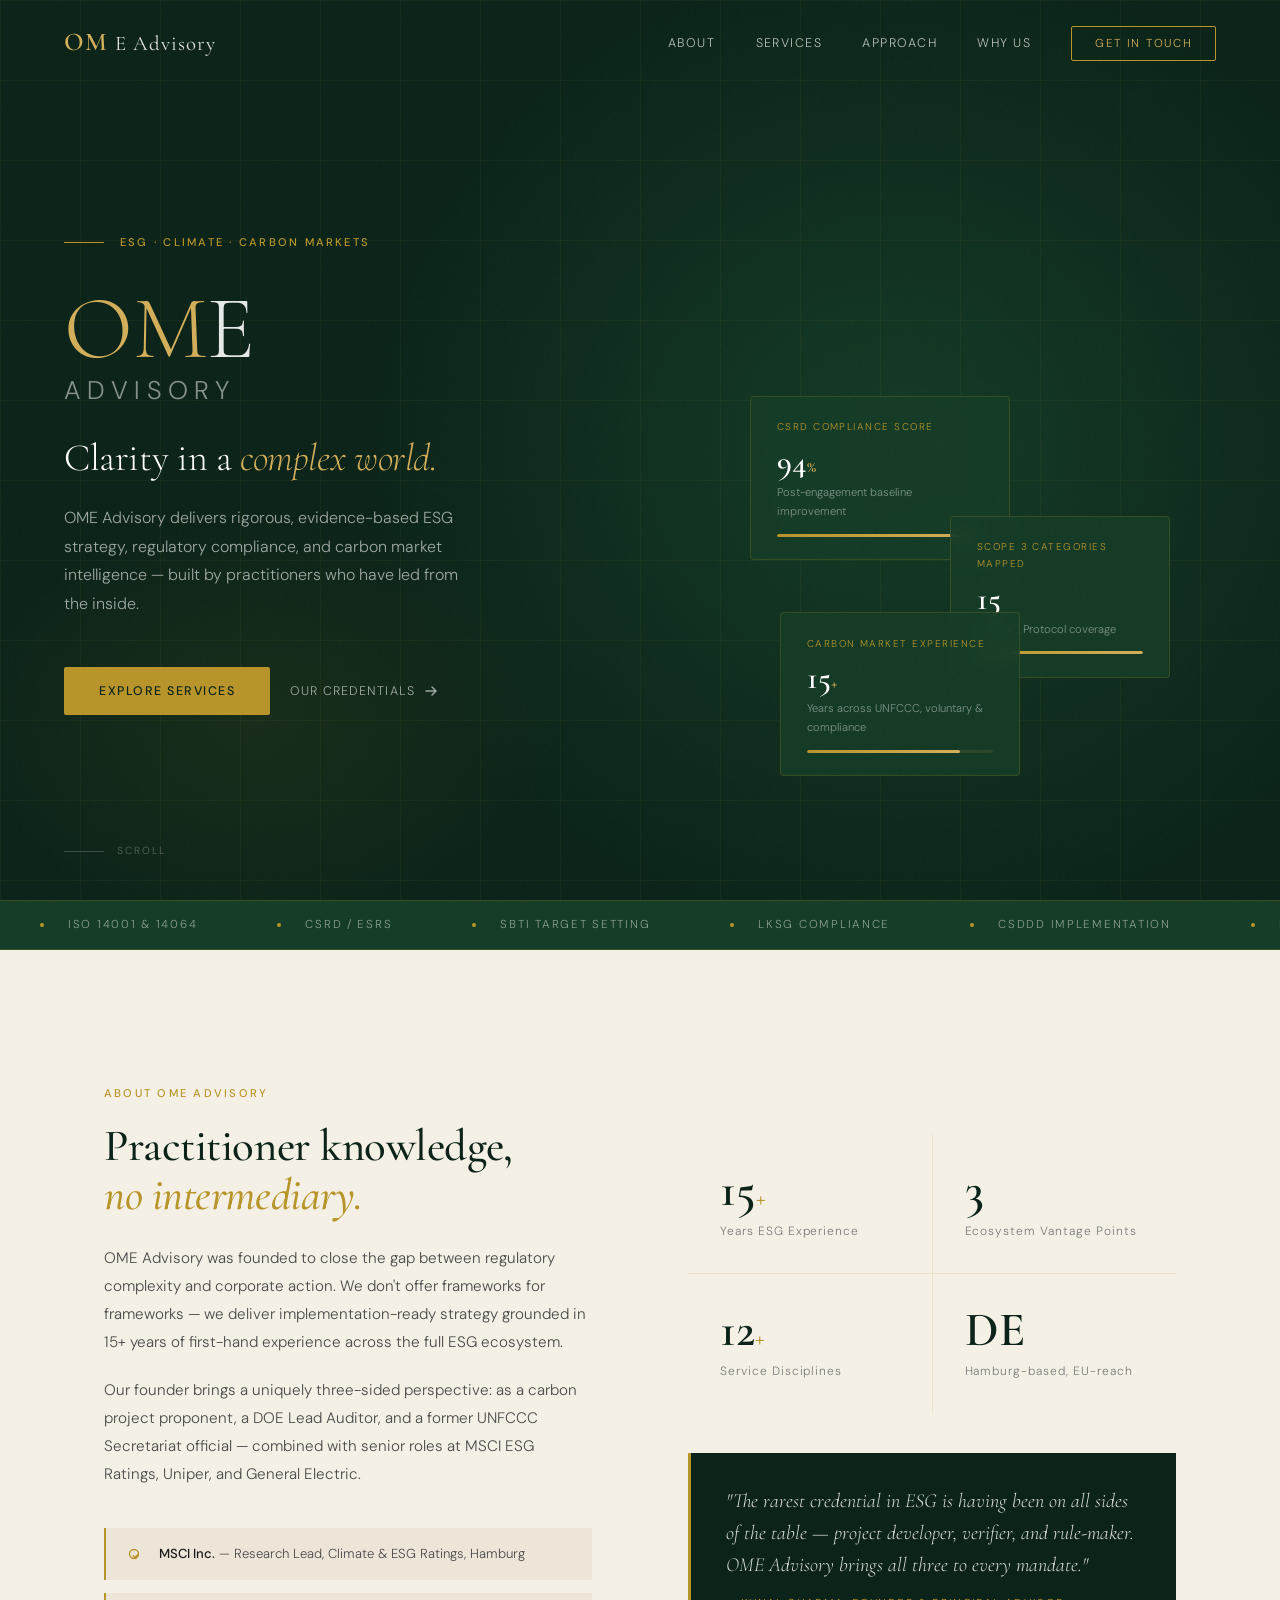
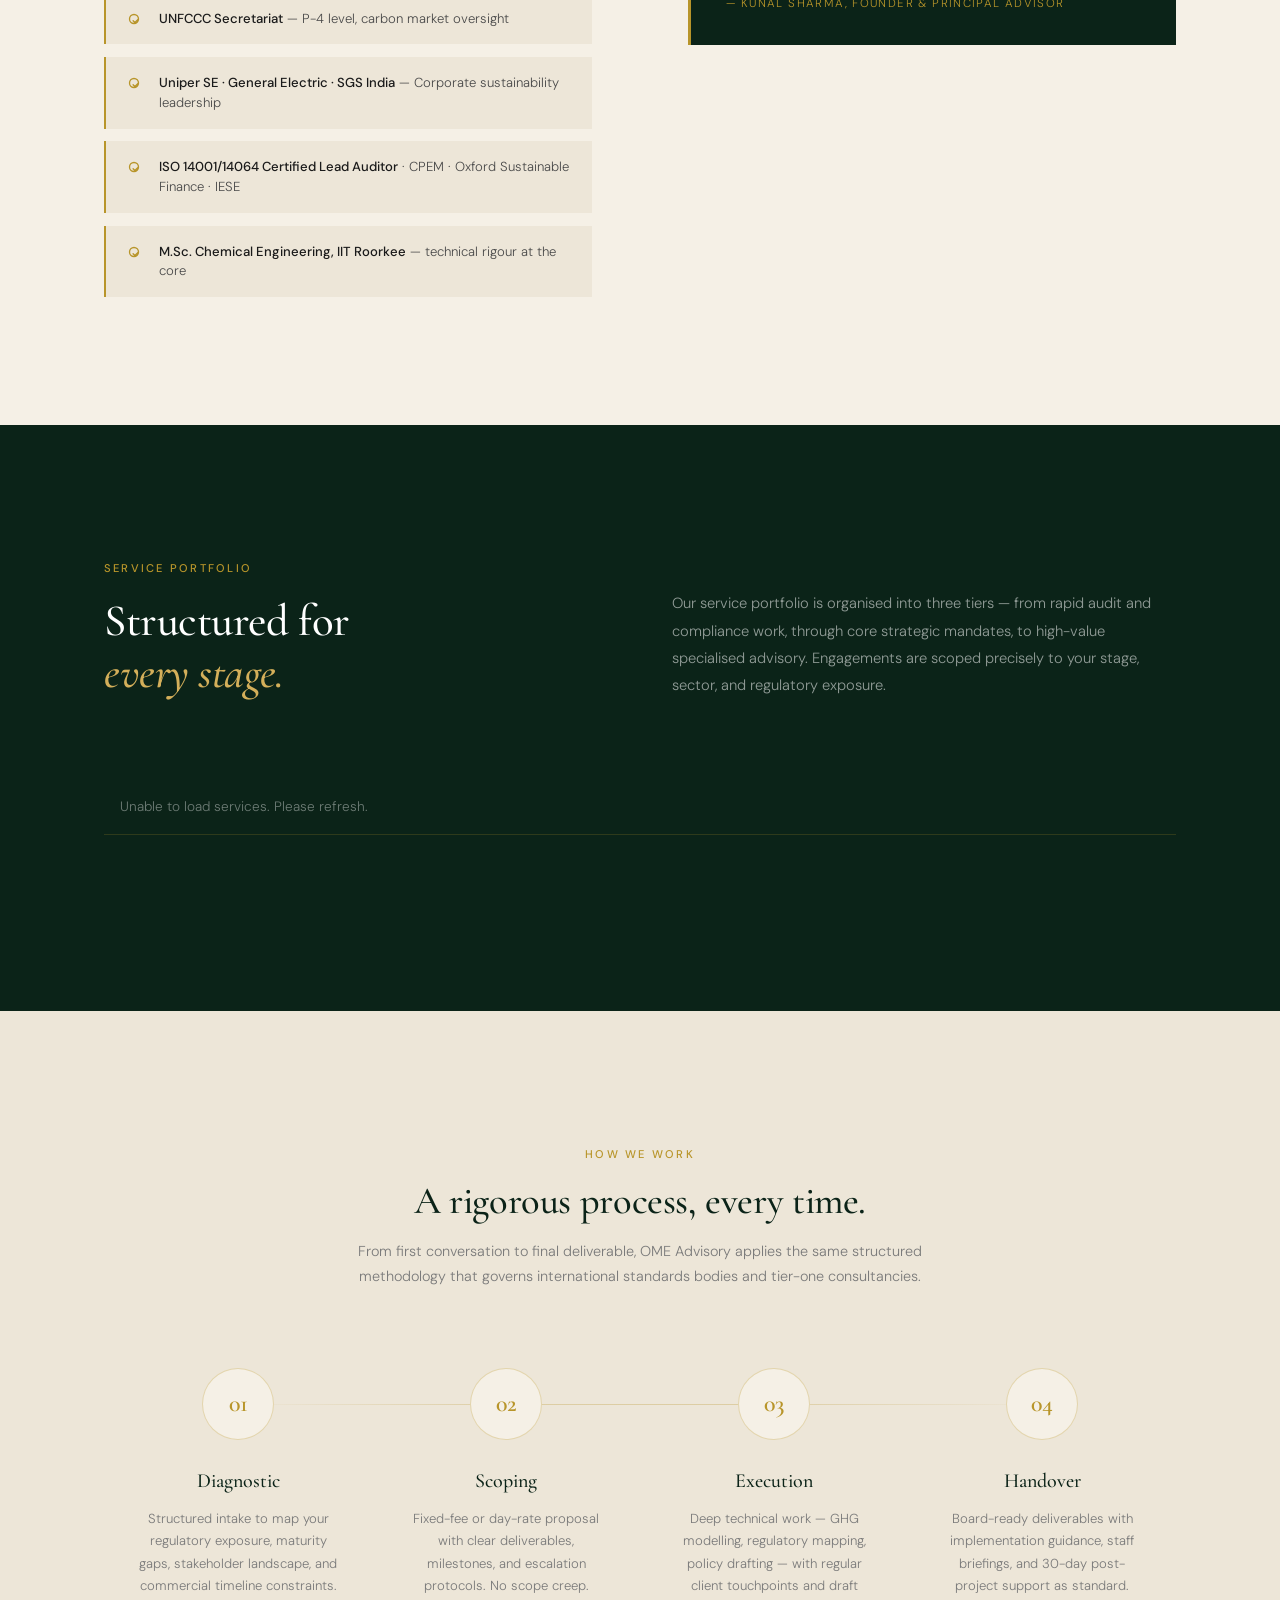
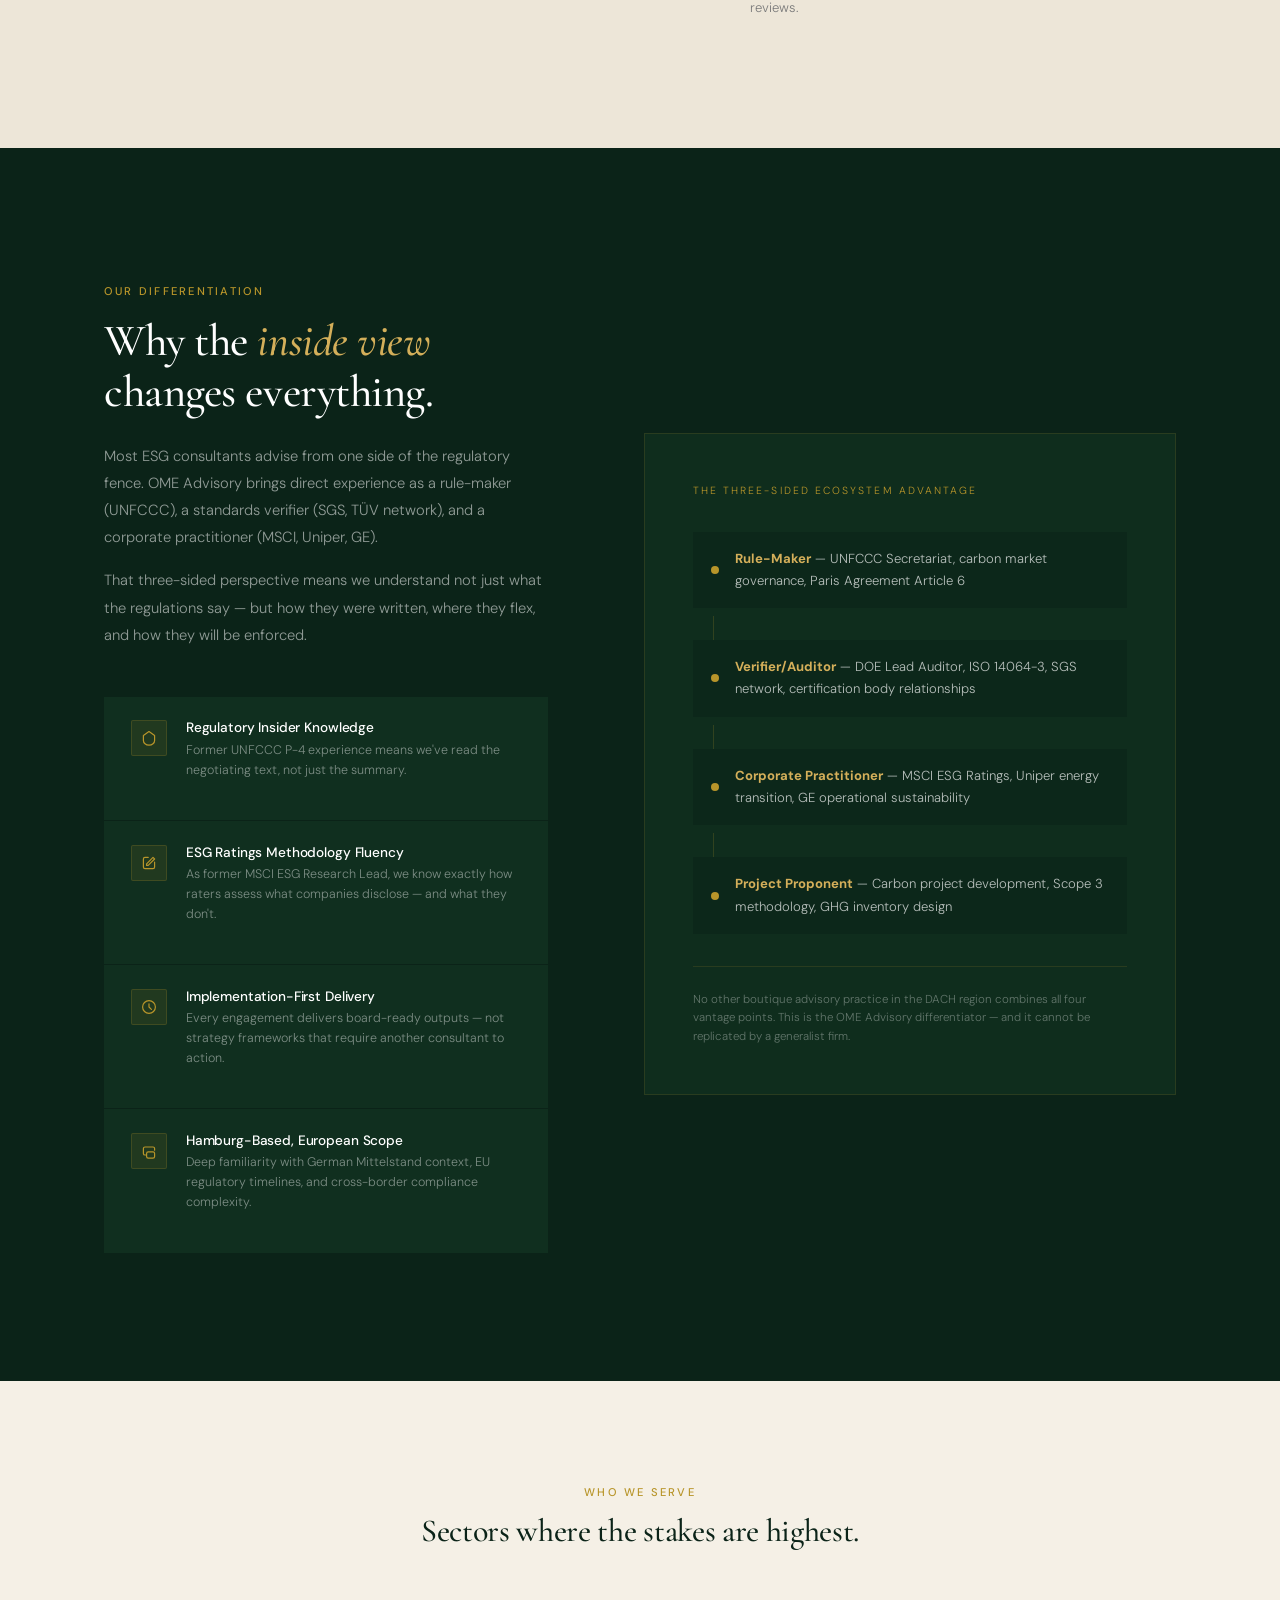
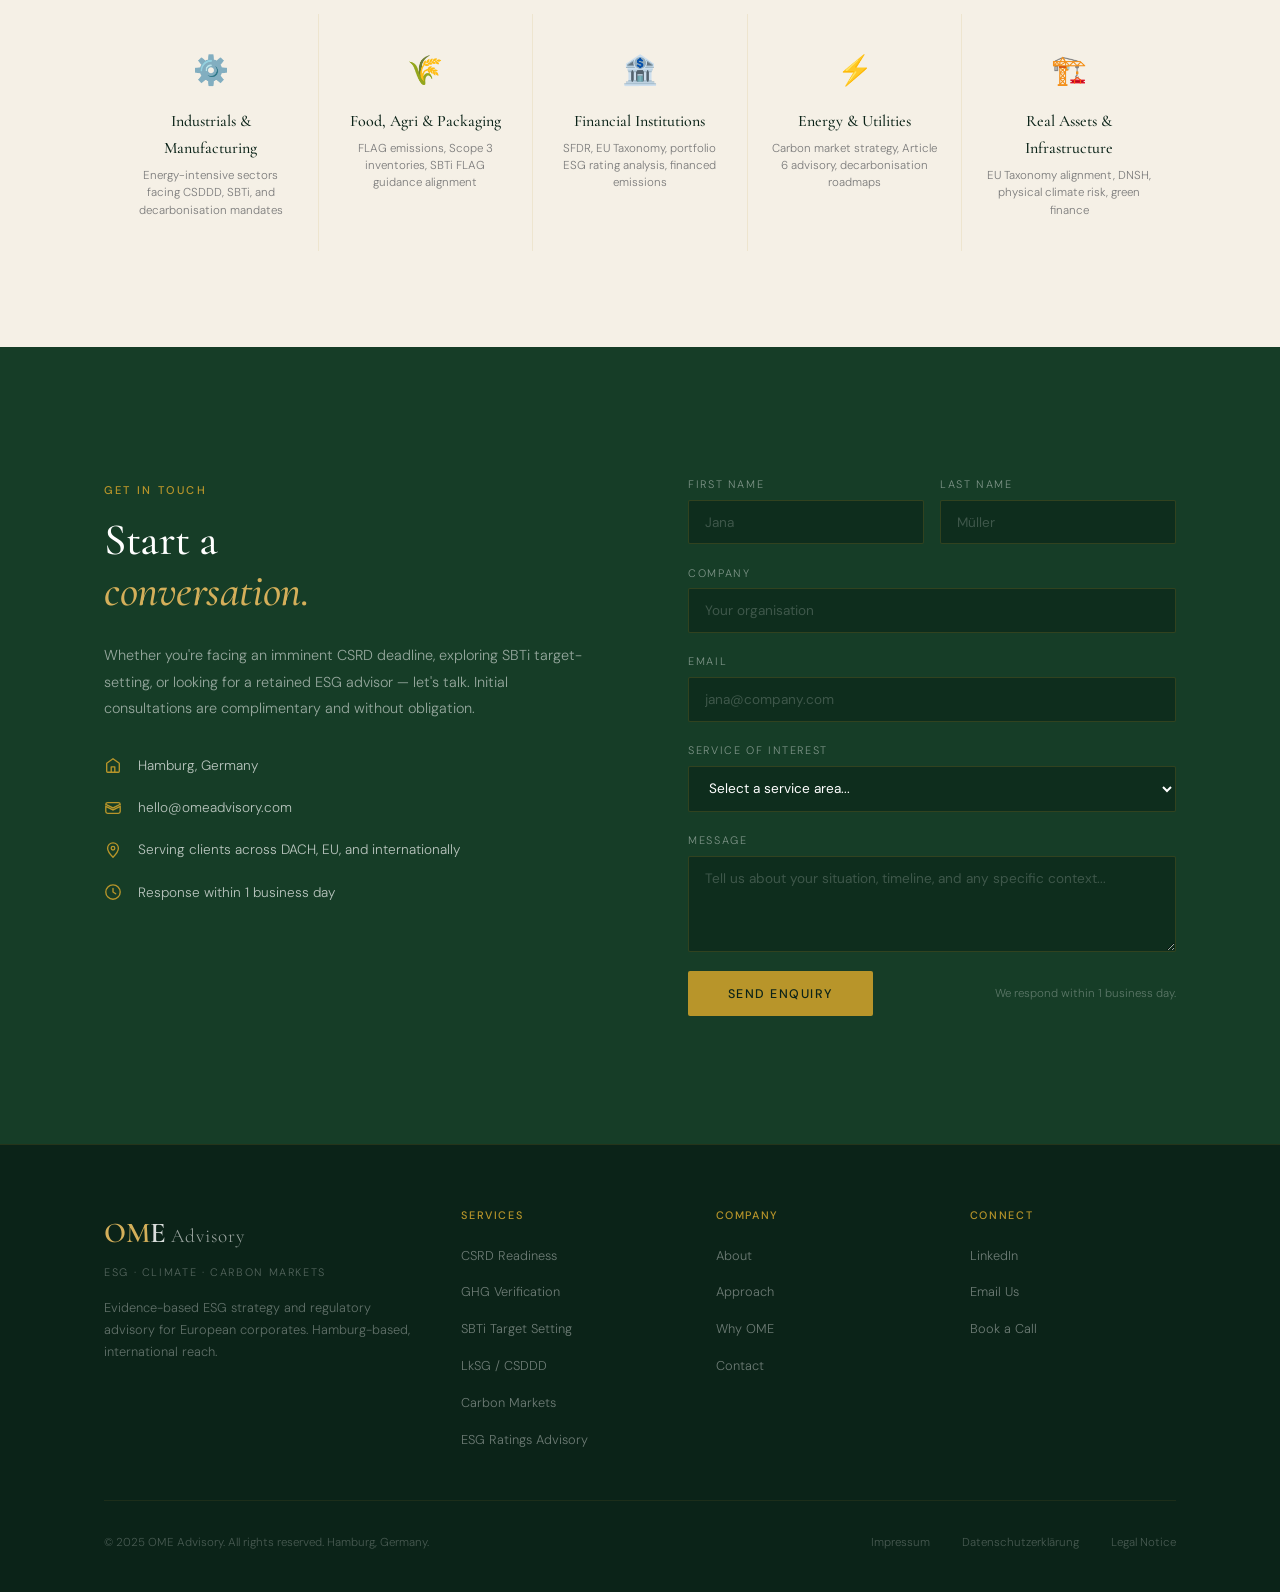
==== admin/index.html @ 675e19c9 "Rename index.html to admin/index.html" ====
<!DOCTYPE html>
<html lang="en">
<head>
<meta charset="UTF-8">
<meta name="viewport" content="width=device-width, initial-scale=1.0">
<title>OME Advisory — ESG & Climate Intelligence</title>
<meta name="description" content="OME Advisory delivers rigorous ESG strategy, GHG verification, CSRD compliance, and carbon market advisory for European corporates.">
<link rel="preconnect" href="https://fonts.googleapis.com">
<link rel="preconnect" href="https://fonts.gstatic.com" crossorigin>
<link href="https://fonts.googleapis.com/css2?family=Cormorant+Garamond:ital,wght@0,300;0,400;0,500;0,600;0,700;1,300;1,400;1,600&family=DM+Sans:ital,opsz,wght@0,9..40,300;0,9..40,400;0,9..40,500;0,9..40,600;1,9..40,300&display=swap" rel="stylesheet">
<!-- Netlify Identity Widget -->
<script src="https://identity.netlify.com/v1/netlify-identity-widget.js"></script>
<style>
  :root {
    --forest:   #0b2318;
    --emerald:  #163d27;
    --mid:      #1e5234;
    --brass:    #b8952a;
    --brass-lt: #d4af5a;
    --cream:    #f5f0e6;
    --cream-dk: #ede6d8;
    --white:    #ffffff;
    --text:     #1a1a1a;
    --text-mid: #4a4a4a;
    --text-lt:  #7a7a7a;
  }
  *, *::before, *::after { box-sizing: border-box; margin: 0; padding: 0; }
  html { scroll-behavior: smooth; font-size: 16px; }
  body { background: var(--cream); color: var(--text); font-family: 'DM Sans', sans-serif; font-weight: 300; line-height: 1.7; overflow-x: hidden; }
  body::before { content:''; position:fixed; inset:0; background-image:url("data:image/svg+xml,%3Csvg viewBox='0 0 256 256' xmlns='http://www.w3.org/2000/svg'%3E%3Cfilter id='noise'%3E%3CfeTurbulence type='fractalNoise' baseFrequency='0.9' numOctaves='4' stitchTiles='stitch'/%3E%3C/filter%3E%3Crect width='100%25' height='100%25' filter='url(%23noise)' opacity='0.04'/%3E%3C/svg%3E"); pointer-events:none; z-index:9999; opacity:0.5; }
  h1,h2,h3,h4 { font-family:'Cormorant Garamond',serif; font-weight:500; line-height:1.15; letter-spacing:-0.01em; }
  .eyebrow { font-family:'DM Sans',sans-serif; font-size:0.7rem; font-weight:500; letter-spacing:0.2em; text-transform:uppercase; color:var(--brass); }

  /* NAV */
  nav { position:fixed; top:0; left:0; right:0; z-index:100; display:flex; align-items:center; justify-content:space-between; padding:1.25rem 4rem; transition:background 0.4s, box-shadow 0.4s; }
  nav.scrolled { background:rgba(11,35,24,0.97); backdrop-filter:blur(12px); box-shadow:0 1px 0 rgba(184,149,42,0.2); }
  .nav-logo { display:flex; align-items:baseline; gap:0.4rem; text-decoration:none; }
  .nav-logo-mark { font-family:'Cormorant Garamond',serif; font-size:1.6rem; font-weight:600; color:var(--brass-lt); letter-spacing:0.05em; }
  .nav-logo-text { font-family:'Cormorant Garamond',serif; font-size:1.3rem; font-weight:400; color:rgba(255,255,255,0.85); letter-spacing:0.05em; }
  .nav-links { display:flex; align-items:center; gap:2.5rem; list-style:none; }
  .nav-links a { font-size:0.78rem; letter-spacing:0.12em; text-transform:uppercase; color:rgba(255,255,255,0.7); text-decoration:none; transition:color 0.2s; }
  .nav-links a:hover { color:var(--brass-lt); }
  .nav-cta { background:transparent; border:1px solid var(--brass); color:var(--brass-lt) !important; padding:0.55rem 1.4rem; border-radius:2px; font-size:0.72rem !important; letter-spacing:0.15em !important; transition:background 0.2s, color 0.2s !important; }
  .nav-cta:hover { background:var(--brass) !important; color:var(--forest) !important; }

  /* HERO */
  #hero { min-height:100vh; background:var(--forest); display:grid; grid-template-columns:1fr 1fr; position:relative; overflow:hidden; }
  .hero-bg-pattern { position:absolute; inset:0; background-image:radial-gradient(ellipse 60% 80% at 70% 50%,rgba(30,82,52,0.5) 0%,transparent 70%),radial-gradient(ellipse 40% 40% at 20% 80%,rgba(184,149,42,0.08) 0%,transparent 60%); }
  .hero-grid { position:absolute; inset:0; background-image:linear-gradient(rgba(184,149,42,0.06) 1px,transparent 1px),linear-gradient(90deg,rgba(184,149,42,0.06) 1px,transparent 1px); background-size:80px 80px; animation:gridShift 20s linear infinite; }
  @keyframes gridShift { 0%{transform:translate(0,0)} 100%{transform:translate(80px,80px)} }
  .hero-left { display:flex; flex-direction:column; justify-content:center; padding:8rem 4rem 5rem; position:relative; z-index:2; }
  .hero-eyebrow { margin-bottom:2rem; display:flex; align-items:center; gap:1rem; }
  .hero-eyebrow::before { content:''; display:block; width:40px; height:1px; background:var(--brass); }
  .hero-wordmark { font-family:'Cormorant Garamond',serif; font-size:clamp(4rem,7vw,7rem); font-weight:300; line-height:1; margin-bottom:0.5rem; }
  .hero-wordmark-om { color:var(--brass-lt); }
  .hero-wordmark-e { color:rgba(255,255,255,0.9); }
  .hero-wordmark-advisory { display:block; font-size:clamp(1.2rem,2vw,1.8rem); font-weight:300; color:rgba(255,255,255,0.5); letter-spacing:0.25em; text-transform:uppercase; font-family:'DM Sans',sans-serif; margin-top:0.3rem; }
  .hero-h1 { font-size:clamp(2rem,3vw,3rem); font-weight:300; color:var(--white); margin:1.5rem 0 0; }
  .hero-h1 em { font-style:italic; color:var(--brass-lt); }
  .hero-tagline { font-family:'DM Sans',sans-serif; font-size:1rem; font-weight:300; color:rgba(255,255,255,0.6); max-width:420px; margin:1.5rem 0 3rem; line-height:1.8; }
  .hero-actions { display:flex; gap:1.2rem; align-items:center; flex-wrap:wrap; }
  .btn-primary { display:inline-block; background:var(--brass); color:var(--forest); padding:0.85rem 2.2rem; font-size:0.78rem; font-weight:500; letter-spacing:0.12em; text-transform:uppercase; text-decoration:none; border-radius:2px; transition:background 0.2s,transform 0.2s; }
  .btn-primary:hover { background:var(--brass-lt); transform:translateY(-1px); }
  .btn-ghost { display:inline-flex; align-items:center; gap:0.5rem; color:rgba(255,255,255,0.6); font-size:0.78rem; letter-spacing:0.1em; text-transform:uppercase; text-decoration:none; transition:color 0.2s; }
  .btn-ghost:hover { color:var(--brass-lt); }
  .btn-ghost svg { transition:transform 0.2s; }
  .btn-ghost:hover svg { transform:translateX(4px); }
  .hero-right { position:relative; z-index:2; display:flex; align-items:flex-end; justify-content:center; padding-bottom:4rem; }
  .hero-visual { width:420px; height:480px; position:relative; }
  .hero-visual-card { position:absolute; background:rgba(22,61,39,0.85); border:1px solid rgba(184,149,42,0.2); backdrop-filter:blur(8px); border-radius:4px; padding:1.4rem 1.6rem; }
  .hvc-1{width:260px;top:40px;left:0} .hvc-2{width:220px;top:160px;right:0} .hvc-3{width:240px;bottom:60px;left:30px}
  .hvc-label { font-size:0.62rem; letter-spacing:0.15em; text-transform:uppercase; color:var(--brass); margin-bottom:0.6rem; }
  .hvc-value { font-family:'Cormorant Garamond',serif; font-size:2rem; font-weight:600; color:var(--white); line-height:1; }
  .hvc-sub { font-size:0.7rem; color:rgba(255,255,255,0.45); margin-top:0.3rem; }
  .hvc-bar { height:3px; background:rgba(184,149,42,0.15); border-radius:2px; margin-top:0.8rem; overflow:hidden; }
  .hvc-bar-fill { height:100%; background:linear-gradient(90deg,var(--brass),var(--brass-lt)); border-radius:2px; animation:barGrow 2.5s ease-out forwards; }
  @keyframes barGrow { from{width:0} }
  .hero-scroll { position:absolute; bottom:2.5rem; left:4rem; display:flex; align-items:center; gap:0.8rem; color:rgba(255,255,255,0.3); font-size:0.65rem; letter-spacing:0.2em; text-transform:uppercase; z-index:2; }
  .scroll-line { width:40px; height:1px; background:rgba(255,255,255,0.2); position:relative; overflow:hidden; }
  .scroll-line::after { content:''; position:absolute; top:0; left:-100%; width:100%; height:100%; background:var(--brass); animation:scrollLine 2s ease-in-out infinite; }
  @keyframes scrollLine { 0%,100%{left:-100%} 50%{left:100%} }

  /* SHARED */
  section { position:relative; }
  .section-inner { max-width:1200px; margin:0 auto; padding:0 4rem; }

  /* MARQUEE */
  .marquee-strip { background:var(--emerald); border-top:1px solid rgba(184,149,42,0.2); border-bottom:1px solid rgba(184,149,42,0.2); padding:0.9rem 0; overflow:hidden; }
  .marquee-track { display:flex; width:max-content; animation:marquee 30s linear infinite; }
  @keyframes marquee { from{transform:translateX(0)} to{transform:translateX(-50%)} }
  .marquee-item { display:flex; align-items:center; gap:1.5rem; padding:0 2.5rem; font-size:0.72rem; letter-spacing:0.15em; text-transform:uppercase; color:rgba(255,255,255,0.5); white-space:nowrap; }
  .marquee-dot { width:4px; height:4px; background:var(--brass); border-radius:50%; }

  /* ABOUT */
  #about { padding:8rem 0; background:var(--cream); }
  .about-grid { display:grid; grid-template-columns:1fr 1fr; gap:6rem; align-items:start; }
  .about-left h2 { font-size:clamp(2.5rem,3.5vw,3.8rem); color:var(--forest); margin:1rem 0 1.5rem; line-height:1.1; }
  .about-left h2 em { color:var(--brass); font-style:italic; }
  .about-left p { color:var(--text-mid); font-size:0.95rem; line-height:1.85; margin-bottom:1.2rem; }
  .creds-list { margin-top:2.5rem; display:flex; flex-direction:column; gap:0.8rem; }
  .cred-item { display:flex; align-items:flex-start; gap:1rem; padding:1rem 1.2rem; background:var(--cream-dk); border-left:2px solid var(--brass); }
  .cred-icon { width:18px; height:18px; flex-shrink:0; margin-top:1px; color:var(--brass); }
  .cred-text { font-size:0.82rem; color:var(--text-mid); line-height:1.5; }
  .cred-text strong { color:var(--text); font-weight:500; }
  .about-right { padding-top:3.5rem; }
  .stat-grid { display:grid; grid-template-columns:1fr 1fr; gap:1px; background:rgba(184,149,42,0.15); margin-bottom:2.5rem; }
  .stat-box { background:var(--cream); padding:2rem; }
  .stat-num { font-family:'Cormorant Garamond',serif; font-size:3rem; font-weight:600; color:var(--forest); line-height:1; }
  .stat-num span { font-size:1.5rem; color:var(--brass); }
  .stat-label { font-size:0.75rem; color:var(--text-lt); letter-spacing:0.08em; margin-top:0.4rem; }
  .differentiator-block { background:var(--forest); padding:2rem 2.2rem; border-left:3px solid var(--brass); }
  .differentiator-block p { font-family:'Cormorant Garamond',serif; font-size:1.25rem; font-style:italic; color:rgba(255,255,255,0.85); line-height:1.6; }
  .differentiator-block cite { display:block; margin-top:0.8rem; font-style:normal; font-size:0.72rem; letter-spacing:0.12em; text-transform:uppercase; color:var(--brass); font-family:'DM Sans',sans-serif; }

  /* SERVICES */
  #services { padding:8rem 0; background:var(--forest); }
  #services .eyebrow { color:var(--brass); }
  .services-header { display:grid; grid-template-columns:1fr 1fr; gap:4rem; align-items:end; margin-bottom:5rem; }
  .services-header h2 { font-size:clamp(2.5rem,3.5vw,3.8rem); color:var(--white); margin-top:1rem; }
  .services-header h2 em { color:var(--brass-lt); font-style:italic; }
  .services-header p { color:rgba(255,255,255,0.55); font-size:0.92rem; line-height:1.85; }
  .tier-tabs { display:flex; border-bottom:1px solid rgba(184,149,42,0.2); margin-bottom:3rem; }
  .tier-tab { padding:0.9rem 2rem; background:none; border:none; cursor:pointer; font-family:'DM Sans',sans-serif; font-size:0.75rem; letter-spacing:0.12em; text-transform:uppercase; color:rgba(255,255,255,0.4); border-bottom:2px solid transparent; margin-bottom:-1px; transition:color 0.2s,border-color 0.2s; }
  .tier-tab:hover { color:rgba(255,255,255,0.7); }
  .tier-tab.active { color:var(--brass-lt); border-bottom-color:var(--brass); }
  .tier-panel { display:none; }
  .tier-panel.active { display:block; }
  .tier-intro { margin-bottom:2rem; padding-bottom:1.5rem; border-bottom:1px solid rgba(184,149,42,0.1); }
  .tier-intro-badge { display:inline-block; background:rgba(184,149,42,0.12); border:1px solid rgba(184,149,42,0.25); color:var(--brass-lt); font-size:0.68rem; letter-spacing:0.15em; text-transform:uppercase; padding:0.3rem 0.8rem; border-radius:2px; margin-bottom:0.6rem; }
  .tier-intro p { color:rgba(255,255,255,0.45); font-size:0.85rem; }
  .services-grid { display:grid; grid-template-columns:repeat(auto-fill,minmax(320px,1fr)); gap:1px; background:rgba(184,149,42,0.1); }
  .service-card { background:rgba(22,61,39,0.6); padding:2rem 2rem 2.2rem; transition:background 0.2s; border:1px solid transparent; }
  .service-card:hover { background:rgba(30,82,52,0.9); border-color:rgba(184,149,42,0.25); }
  .sc-number { font-family:'Cormorant Garamond',serif; font-size:0.85rem; color:rgba(184,149,42,0.4); margin-bottom:1rem; }
  .sc-title { font-family:'Cormorant Garamond',serif; font-size:1.4rem; font-weight:500; color:var(--white); margin-bottom:0.8rem; line-height:1.2; }
  .sc-scope { font-size:0.82rem; color:rgba(255,255,255,0.5); line-height:1.75; margin-bottom:1rem; }
  .sc-target-label { font-size:0.62rem; letter-spacing:0.15em; text-transform:uppercase; color:rgba(184,149,42,0.5); margin-top:1.2rem; padding-top:1.2rem; border-top:1px solid rgba(184,149,42,0.1); margin-bottom:0.3rem; }
  .sc-target { font-size:0.78rem; color:rgba(255,255,255,0.38); line-height:1.5; }

  /* APPROACH */
  #approach { padding:8rem 0; background:var(--cream-dk); }
  .approach-header { text-align:center; max-width:600px; margin:0 auto 5rem; }
  .approach-header h2 { font-size:clamp(2.2rem,3vw,3.2rem); color:var(--forest); margin:0.8rem 0 1rem; }
  .approach-header p { color:var(--text-lt); font-size:0.9rem; }
  .steps-grid { display:grid; grid-template-columns:repeat(4,1fr); gap:0; position:relative; }
  .steps-grid::before { content:''; position:absolute; top:36px; left:12.5%; right:12.5%; height:1px; background:linear-gradient(90deg,transparent,var(--brass),var(--brass),transparent); opacity:0.3; }
  .step-item { text-align:center; padding:0 2rem; }
  .step-num { width:72px; height:72px; border-radius:50%; background:var(--cream); border:1px solid rgba(184,149,42,0.3); display:flex; align-items:center; justify-content:center; margin:0 auto 1.5rem; font-family:'Cormorant Garamond',serif; font-size:1.5rem; font-weight:600; color:var(--brass); position:relative; z-index:1; }
  .step-title { font-family:'Cormorant Garamond',serif; font-size:1.25rem; font-weight:500; color:var(--forest); margin-bottom:0.6rem; }
  .step-desc { font-size:0.82rem; color:var(--text-lt); line-height:1.7; }

  /* WHY */
  #why { padding:8rem 0; background:var(--forest); overflow:hidden; }
  .why-grid { display:grid; grid-template-columns:1fr 1.2fr; gap:6rem; align-items:center; }
  .why-left h2 { font-size:clamp(2.5rem,3.5vw,3.8rem); color:var(--white); margin:0.8rem 0 1.5rem; }
  .why-left h2 em { color:var(--brass-lt); font-style:italic; }
  .why-left p { color:rgba(255,255,255,0.55); font-size:0.92rem; line-height:1.85; margin-bottom:1rem; }
  .pillars { display:flex; flex-direction:column; gap:1px; margin-top:3rem; }
  .pillar { display:flex; align-items:flex-start; gap:1.2rem; padding:1.4rem 1.6rem; background:rgba(22,61,39,0.5); border:1px solid transparent; transition:border-color 0.2s,background 0.2s; }
  .pillar:hover { border-color:rgba(184,149,42,0.2); background:rgba(30,82,52,0.6); }
  .pillar-icon { width:36px; height:36px; flex-shrink:0; background:rgba(184,149,42,0.1); border:1px solid rgba(184,149,42,0.2); border-radius:2px; display:flex; align-items:center; justify-content:center; color:var(--brass); }
  .pillar-body h4 { font-family:'DM Sans',sans-serif; font-size:0.85rem; font-weight:500; color:var(--white); margin-bottom:0.3rem; }
  .pillar-body p { font-size:0.78rem; color:rgba(255,255,255,0.45); line-height:1.6; }
  .ecosystem-visual { background:rgba(22,61,39,0.4); border:1px solid rgba(184,149,42,0.15); padding:3rem; }
  .eco-title { font-size:0.65rem; letter-spacing:0.2em; text-transform:uppercase; color:var(--brass); margin-bottom:2rem; }
  .eco-node { display:flex; align-items:center; gap:1rem; padding:1rem; margin-bottom:0.5rem; background:rgba(11,35,24,0.6); border-left:2px solid transparent; transition:border-color 0.2s; }
  .eco-node:hover { border-left-color:var(--brass); }
  .eco-node-dot { width:8px; height:8px; border-radius:50%; background:var(--brass); flex-shrink:0; }
  .eco-node-text { font-size:0.82rem; color:rgba(255,255,255,0.7); }
  .eco-connector { width:1px; height:24px; background:rgba(184,149,42,0.2); margin-left:1.25rem; }
  .eco-badge { margin-top:2rem; padding-top:1.5rem; border-top:1px solid rgba(184,149,42,0.15); font-size:0.72rem; color:rgba(255,255,255,0.35); line-height:1.6; }

  /* CLIENTS */
  #clients { padding:6rem 0; background:var(--cream); }
  .clients-header { text-align:center; margin-bottom:4rem; }
  .clients-header h2 { font-size:clamp(1.8rem,2.5vw,2.8rem); color:var(--forest); margin:0.6rem 0; }
  .sector-grid { display:grid; grid-template-columns:repeat(5,1fr); gap:1px; background:rgba(184,149,42,0.12); }
  .sector-item { background:var(--cream); padding:2rem 1.5rem; text-align:center; transition:background 0.2s; }
  .sector-item:hover { background:var(--cream-dk); }
  .sector-icon { font-size:1.8rem; margin-bottom:0.8rem; display:block; }
  .sector-name { font-family:'Cormorant Garamond',serif; font-size:1rem; font-weight:500; color:var(--forest); margin-bottom:0.3rem; }
  .sector-desc { font-size:0.72rem; color:var(--text-lt); line-height:1.5; }

  /* CONTACT */
  #contact { padding:8rem 0; background:var(--emerald); }
  .contact-grid { display:grid; grid-template-columns:1fr 1fr; gap:6rem; }
  .contact-left h2 { font-size:clamp(2.5rem,3.5vw,3.8rem); color:var(--white); margin:0.8rem 0 1.5rem; }
  .contact-left h2 em { color:var(--brass-lt); font-style:italic; }
  .contact-left p { color:rgba(255,255,255,0.55); font-size:0.9rem; line-height:1.85; margin-bottom:2rem; }
  .contact-detail { display:flex; align-items:center; gap:1rem; margin-bottom:1.2rem; color:rgba(255,255,255,0.7); font-size:0.85rem; }
  .contact-detail svg { color:var(--brass); flex-shrink:0; }
  .contact-detail a { color:rgba(255,255,255,0.7); text-decoration:none; }
  .contact-detail a:hover { color:var(--brass-lt); }
  .contact-form { display:flex; flex-direction:column; gap:1.2rem; }
  .form-row { display:grid; grid-template-columns:1fr 1fr; gap:1rem; }
  .form-group { display:flex; flex-direction:column; gap:0.4rem; }
  .form-group label { font-size:0.68rem; letter-spacing:0.15em; text-transform:uppercase; color:rgba(255,255,255,0.45); }
  .form-group input,.form-group select,.form-group textarea { background:rgba(11,35,24,0.6); border:1px solid rgba(184,149,42,0.2); color:var(--white); padding:0.8rem 1rem; font-family:'DM Sans',sans-serif; font-size:0.85rem; border-radius:2px; outline:none; transition:border-color 0.2s; resize:vertical; }
  .form-group input::placeholder,.form-group textarea::placeholder { color:rgba(255,255,255,0.2); }
  .form-group input:focus,.form-group select:focus,.form-group textarea:focus { border-color:rgba(184,149,42,0.5); }
  .form-group select { cursor:pointer; }
  .form-group select option { background:var(--forest); }
  .form-submit { display:flex; align-items:center; justify-content:space-between; flex-wrap:wrap; gap:1rem; }
  .form-submit-btn { background:var(--brass); color:var(--forest); border:none; padding:0.9rem 2.5rem; font-family:'DM Sans',sans-serif; font-size:0.78rem; font-weight:500; letter-spacing:0.12em; text-transform:uppercase; cursor:pointer; border-radius:2px; transition:background 0.2s,transform 0.2s; }
  .form-submit-btn:hover { background:var(--brass-lt); transform:translateY(-1px); }
  .form-note { font-size:0.72rem; color:rgba(255,255,255,0.3); }

  /* FOOTER */
  footer { background:var(--forest); border-top:1px solid rgba(184,149,42,0.15); padding:4rem 0 2.5rem; }
  .footer-grid { display:grid; grid-template-columns:1.5fr 1fr 1fr 1fr; gap:3rem; margin-bottom:3rem; }
  .footer-brand-wordmark { font-family:'Cormorant Garamond',serif; font-size:1.8rem; font-weight:600; margin-bottom:0.3rem; }
  .footer-brand-wordmark-om { color:var(--brass-lt); }
  .footer-brand-wordmark-e { color:rgba(255,255,255,0.85); }
  .footer-brand-wordmark-rest { color:rgba(255,255,255,0.6); font-weight:300; font-size:1.2rem; letter-spacing:0.05em; }
  .footer-brand-tagline { font-size:0.68rem; letter-spacing:0.15em; text-transform:uppercase; color:rgba(255,255,255,0.3); margin-bottom:1rem; }
  .footer-brand-desc { font-size:0.8rem; color:rgba(255,255,255,0.35); line-height:1.7; }
  .footer-col h4 { font-family:'DM Sans',sans-serif; font-size:0.68rem; font-weight:500; letter-spacing:0.15em; text-transform:uppercase; color:var(--brass); margin-bottom:1.2rem; }
  .footer-col ul { list-style:none; display:flex; flex-direction:column; gap:0.6rem; }
  .footer-col ul li a { font-size:0.8rem; color:rgba(255,255,255,0.4); text-decoration:none; transition:color 0.2s; }
  .footer-col ul li a:hover { color:var(--brass-lt); }
  .footer-bottom { padding-top:2rem; border-top:1px solid rgba(184,149,42,0.1); display:flex; align-items:center; justify-content:space-between; flex-wrap:wrap; gap:1rem; }
  .footer-copy { font-size:0.72rem; color:rgba(255,255,255,0.25); }
  .footer-legal { display:flex; gap:2rem; }
  .footer-legal a { font-size:0.72rem; color:rgba(255,255,255,0.25); text-decoration:none; transition:color 0.2s; }
  .footer-legal a:hover { color:var(--brass); }

  /* LOADING STATE */
  .services-loading { text-align:center; padding:3rem; color:rgba(255,255,255,0.3); font-size:0.85rem; letter-spacing:0.1em; }

  /* ANIMATIONS */
  .fade-up { opacity:0; transform:translateY(30px); transition:opacity 0.7s ease,transform 0.7s ease; }
  .fade-up.visible { opacity:1; transform:translateY(0); }

  /* MOBILE */
  @media (max-width:900px) {
    nav { padding:1.2rem 1.5rem; }
    .nav-links { display:none; }
    #hero { grid-template-columns:1fr; }
    .hero-left { padding:7rem 1.5rem 3rem; }
    .hero-right { display:none; }
    .hero-scroll { left:1.5rem; }
    .section-inner { padding:0 1.5rem; }
    .about-grid,.services-header,.why-grid,.contact-grid { grid-template-columns:1fr; gap:3rem; }
    .steps-grid { grid-template-columns:1fr 1fr; }
    .steps-grid::before { display:none; }
    .sector-grid { grid-template-columns:repeat(2,1fr); }
    .footer-grid { grid-template-columns:1fr 1fr; }
    .form-row { grid-template-columns:1fr; }
  }
</style>
</head>
<body>

<!-- NAV -->
<nav id="mainNav">
  <a href="#" class="nav-logo">
    <span class="nav-logo-mark">OM</span><span class="nav-logo-text">E Advisory</span>
  </a>
  <ul class="nav-links">
    <li><a href="#about">About</a></li>
    <li><a href="#services">Services</a></li>
    <li><a href="#approach">Approach</a></li>
    <li><a href="#why">Why Us</a></li>
    <li><a href="#contact" class="nav-cta">Get in Touch</a></li>
  </ul>
</nav>

<!-- HERO -->
<section id="hero">
  <div class="hero-bg-pattern"></div>
  <div class="hero-grid"></div>
  <div class="hero-left">
    <div class="hero-eyebrow"><span class="eyebrow">ESG · Climate · Carbon Markets</span></div>
    <div class="hero-wordmark">
      <span class="hero-wordmark-om">OM</span><span class="hero-wordmark-e">E</span>
      <span class="hero-wordmark-advisory">Advisory</span>
    </div>
    <h1 class="hero-h1">Clarity in a <em>complex world.</em></h1>
    <p class="hero-tagline" id="hero-tagline">OME Advisory delivers rigorous, evidence-based ESG strategy, regulatory compliance, and carbon market intelligence — built by practitioners who have led from the inside.</p>
    <div class="hero-actions">
      <a href="#services" class="btn-primary">Explore Services</a>
      <a href="#about" class="btn-ghost">Our credentials <svg width="16" height="16" viewBox="0 0 16 16" fill="none"><path d="M3 8h10M9 4l4 4-4 4" stroke="currentColor" stroke-width="1.5" stroke-linecap="round" stroke-linejoin="round"/></svg></a>
    </div>
  </div>
  <div class="hero-right">
    <div class="hero-visual">
      <div class="hero-visual-card hvc-1">
        <div class="hvc-label">CSRD Compliance Score</div>
        <div class="hvc-value">94<span style="font-size:1rem;color:var(--brass-lt)">%</span></div>
        <div class="hvc-sub">Post-engagement baseline improvement</div>
        <div class="hvc-bar"><div class="hvc-bar-fill" style="width:94%"></div></div>
      </div>
      <div class="hero-visual-card hvc-2">
        <div class="hvc-label">Scope 3 Categories Mapped</div>
        <div class="hvc-value">15</div>
        <div class="hvc-sub">Full GHG Protocol coverage</div>
        <div class="hvc-bar"><div class="hvc-bar-fill" style="width:100%;animation-delay:0.5s"></div></div>
      </div>
      <div class="hero-visual-card hvc-3">
        <div class="hvc-label">Carbon Market Experience</div>
        <div class="hvc-value">15<span style="font-size:1rem;color:var(--brass-lt)">+</span></div>
        <div class="hvc-sub">Years across UNFCCC, voluntary &amp; compliance</div>
        <div class="hvc-bar"><div class="hvc-bar-fill" style="width:82%;animation-delay:1s"></div></div>
      </div>
    </div>
  </div>
  <div class="hero-scroll"><div class="scroll-line"></div><span>Scroll</span></div>
</section>

<!-- MARQUEE -->
<div class="marquee-strip">
  <div class="marquee-track">
    <div class="marquee-item"><span class="marquee-dot"></span>ISO 14001 &amp; 14064</div>
    <div class="marquee-item"><span class="marquee-dot"></span>CSRD / ESRS</div>
    <div class="marquee-item"><span class="marquee-dot"></span>SBTi Target Setting</div>
    <div class="marquee-item"><span class="marquee-dot"></span>LkSG Compliance</div>
    <div class="marquee-item"><span class="marquee-dot"></span>CSDDD Implementation</div>
    <div class="marquee-item"><span class="marquee-dot"></span>EU Taxonomy</div>
    <div class="marquee-item"><span class="marquee-dot"></span>Article 6 / Carbon Markets</div>
    <div class="marquee-item"><span class="marquee-dot"></span>ESG Ratings Advisory</div>
    <div class="marquee-item"><span class="marquee-dot"></span>GHG Scope 1–3 Inventory</div>
    <div class="marquee-item"><span class="marquee-dot"></span>Decarbonisation Roadmaps</div>
    <div class="marquee-item"><span class="marquee-dot"></span>ISO 14001 &amp; 14064</div>
    <div class="marquee-item"><span class="marquee-dot"></span>CSRD / ESRS</div>
    <div class="marquee-item"><span class="marquee-dot"></span>SBTi Target Setting</div>
    <div class="marquee-item"><span class="marquee-dot"></span>LkSG Compliance</div>
    <div class="marquee-item"><span class="marquee-dot"></span>CSDDD Implementation</div>
    <div class="marquee-item"><span class="marquee-dot"></span>EU Taxonomy</div>
    <div class="marquee-item"><span class="marquee-dot"></span>Article 6 / Carbon Markets</div>
    <div class="marquee-item"><span class="marquee-dot"></span>ESG Ratings Advisory</div>
    <div class="marquee-item"><span class="marquee-dot"></span>GHG Scope 1–3 Inventory</div>
    <div class="marquee-item"><span class="marquee-dot"></span>Decarbonisation Roadmaps</div>
  </div>
</div>

<!-- ABOUT -->
<section id="about">
  <div class="section-inner">
    <div class="about-grid">
      <div class="about-left fade-up">
        <span class="eyebrow">About OME Advisory</span>
        <h2>Practitioner knowledge,<br><em>no intermediary.</em></h2>
        <p>OME Advisory was founded to close the gap between regulatory complexity and corporate action. We don't offer frameworks for frameworks — we deliver implementation-ready strategy grounded in 15+ years of first-hand experience across the full ESG ecosystem.</p>
        <p>Our founder brings a uniquely three-sided perspective: as a carbon project proponent, a DOE Lead Auditor, and a former UNFCCC Secretariat official — combined with senior roles at MSCI ESG Ratings, Uniper, and General Electric.</p>
        <div class="creds-list">
          <div class="cred-item"><svg class="cred-icon" viewBox="0 0 20 20" fill="none" stroke="currentColor" stroke-width="1.5"><path d="M9 12l2 2 4-4M5 10a5 5 0 1010 0 5 5 0 00-10 0" stroke-linecap="round" stroke-linejoin="round"/></svg><div class="cred-text"><strong>MSCI Inc.</strong> — Research Lead, Climate &amp; ESG Ratings, Hamburg</div></div>
          <div class="cred-item"><svg class="cred-icon" viewBox="0 0 20 20" fill="none" stroke="currentColor" stroke-width="1.5"><path d="M9 12l2 2 4-4M5 10a5 5 0 1010 0 5 5 0 00-10 0" stroke-linecap="round" stroke-linejoin="round"/></svg><div class="cred-text"><strong>UNFCCC Secretariat</strong> — P-4 level, carbon market oversight</div></div>
          <div class="cred-item"><svg class="cred-icon" viewBox="0 0 20 20" fill="none" stroke="currentColor" stroke-width="1.5"><path d="M9 12l2 2 4-4M5 10a5 5 0 1010 0 5 5 0 00-10 0" stroke-linecap="round" stroke-linejoin="round"/></svg><div class="cred-text"><strong>Uniper SE · General Electric · SGS India</strong> — Corporate sustainability leadership</div></div>
          <div class="cred-item"><svg class="cred-icon" viewBox="0 0 20 20" fill="none" stroke="currentColor" stroke-width="1.5"><path d="M9 12l2 2 4-4M5 10a5 5 0 1010 0 5 5 0 00-10 0" stroke-linecap="round" stroke-linejoin="round"/></svg><div class="cred-text"><strong>ISO 14001/14064 Certified Lead Auditor</strong> · CPEM · Oxford Sustainable Finance · IESE</div></div>
          <div class="cred-item"><svg class="cred-icon" viewBox="0 0 20 20" fill="none" stroke="currentColor" stroke-width="1.5"><path d="M9 12l2 2 4-4M5 10a5 5 0 1010 0 5 5 0 00-10 0" stroke-linecap="round" stroke-linejoin="round"/></svg><div class="cred-text"><strong>M.Sc. Chemical Engineering, IIT Roorkee</strong> — technical rigour at the core</div></div>
        </div>
      </div>
      <div class="about-right fade-up">
        <div class="stat-grid">
          <div class="stat-box"><div class="stat-num">15<span>+</span></div><div class="stat-label">Years ESG Experience</div></div>
          <div class="stat-box"><div class="stat-num">3</div><div class="stat-label">Ecosystem Vantage Points</div></div>
          <div class="stat-box"><div class="stat-num">12<span>+</span></div><div class="stat-label">Service Disciplines</div></div>
          <div class="stat-box"><div class="stat-num">DE</div><div class="stat-label">Hamburg-based, EU-reach</div></div>
        </div>
        <div class="differentiator-block">
          <p>"The rarest credential in ESG is having been on all sides of the table — project developer, verifier, and rule-maker. OME Advisory brings all three to every mandate."</p>
          <cite>— Kunal Sharma, Founder &amp; Principal Advisor</cite>
        </div>
      </div>
    </div>
  </div>
</section>

<!-- SERVICES — rendered dynamically from /data/content.json -->
<section id="services">
  <div class="section-inner">
    <div class="services-header fade-up">
      <div>
        <span class="eyebrow">Service Portfolio</span>
        <h2>Structured for<br><em>every stage.</em></h2>
      </div>
      <p>Our service portfolio is organised into three tiers — from rapid audit and compliance work, through core strategic mandates, to high-value specialised advisory. Engagements are scoped precisely to your stage, sector, and regulatory exposure.</p>
    </div>
    <div class="tier-tabs" id="tier-tabs">
      <div class="services-loading">Loading services…</div>
    </div>
    <div id="tier-panels"></div>
  </div>
</section>

<!-- APPROACH -->
<section id="approach">
  <div class="section-inner">
    <div class="approach-header fade-up">
      <span class="eyebrow">How We Work</span>
      <h2>A rigorous process, every time.</h2>
      <p>From first conversation to final deliverable, OME Advisory applies the same structured methodology that governs international standards bodies and tier-one consultancies.</p>
    </div>
    <div class="steps-grid">
      <div class="step-item fade-up"><div class="step-num">01</div><div class="step-title">Diagnostic</div><div class="step-desc">Structured intake to map your regulatory exposure, maturity gaps, stakeholder landscape, and commercial timeline constraints.</div></div>
      <div class="step-item fade-up"><div class="step-num">02</div><div class="step-title">Scoping</div><div class="step-desc">Fixed-fee or day-rate proposal with clear deliverables, milestones, and escalation protocols. No scope creep.</div></div>
      <div class="step-item fade-up"><div class="step-num">03</div><div class="step-title">Execution</div><div class="step-desc">Deep technical work — GHG modelling, regulatory mapping, policy drafting — with regular client touchpoints and draft reviews.</div></div>
      <div class="step-item fade-up"><div class="step-num">04</div><div class="step-title">Handover</div><div class="step-desc">Board-ready deliverables with implementation guidance, staff briefings, and 30-day post-project support as standard.</div></div>
    </div>
  </div>
</section>

<!-- WHY -->
<section id="why">
  <div class="section-inner">
    <div class="why-grid">
      <div class="why-left fade-up">
        <span class="eyebrow">Our Differentiation</span>
        <h2>Why the <em>inside view</em><br>changes everything.</h2>
        <p>Most ESG consultants advise from one side of the regulatory fence. OME Advisory brings direct experience as a rule-maker (UNFCCC), a standards verifier (SGS, TÜV network), and a corporate practitioner (MSCI, Uniper, GE).</p>
        <p>That three-sided perspective means we understand not just what the regulations say — but how they were written, where they flex, and how they will be enforced.</p>
        <div class="pillars">
          <div class="pillar"><div class="pillar-icon"><svg width="16" height="16" viewBox="0 0 20 20" fill="none" stroke="currentColor" stroke-width="1.5"><path d="M10 2L3 7v6c0 3.3 3 6 7 6s7-2.7 7-6V7l-7-5z" stroke-linecap="round" stroke-linejoin="round"/></svg></div><div class="pillar-body"><h4>Regulatory Insider Knowledge</h4><p>Former UNFCCC P-4 experience means we've read the negotiating text, not just the summary.</p></div></div>
          <div class="pillar"><div class="pillar-icon"><svg width="16" height="16" viewBox="0 0 20 20" fill="none" stroke="currentColor" stroke-width="1.5"><path d="M9 3H5a2 2 0 00-2 2v10a2 2 0 002 2h10a2 2 0 002-2V9M15 3l2 2-8 8H7v-2l8-8z" stroke-linecap="round" stroke-linejoin="round"/></svg></div><div class="pillar-body"><h4>ESG Ratings Methodology Fluency</h4><p>As former MSCI ESG Research Lead, we know exactly how raters assess what companies disclose — and what they don't.</p></div></div>
          <div class="pillar"><div class="pillar-icon"><svg width="16" height="16" viewBox="0 0 20 20" fill="none" stroke="currentColor" stroke-width="1.5"><path d="M10 18a8 8 0 100-16 8 8 0 000 16zM10 6v4l3 3" stroke-linecap="round" stroke-linejoin="round"/></svg></div><div class="pillar-body"><h4>Implementation-First Delivery</h4><p>Every engagement delivers board-ready outputs — not strategy frameworks that require another consultant to action.</p></div></div>
          <div class="pillar"><div class="pillar-icon"><svg width="16" height="16" viewBox="0 0 20 20" fill="none" stroke="currentColor" stroke-width="1.5"><path d="M17 9V7a2 2 0 00-2-2H5a2 2 0 00-2 2v6a2 2 0 002 2h2m2 4h6a2 2 0 002-2v-4a2 2 0 00-2-2H9a2 2 0 00-2 2v4a2 2 0 002 2z" stroke-linecap="round" stroke-linejoin="round"/></svg></div><div class="pillar-body"><h4>Hamburg-Based, European Scope</h4><p>Deep familiarity with German Mittelstand context, EU regulatory timelines, and cross-border compliance complexity.</p></div></div>
        </div>
      </div>
      <div class="why-right fade-up">
        <div class="ecosystem-visual">
          <div class="eco-title">The Three-Sided Ecosystem Advantage</div>
          <div class="eco-node"><div class="eco-node-dot"></div><div class="eco-node-text"><strong style="color:var(--brass-lt)">Rule-Maker</strong> — UNFCCC Secretariat, carbon market governance, Paris Agreement Article 6</div></div>
          <div class="eco-connector"></div>
          <div class="eco-node"><div class="eco-node-dot"></div><div class="eco-node-text"><strong style="color:var(--brass-lt)">Verifier/Auditor</strong> — DOE Lead Auditor, ISO 14064-3, SGS network, certification body relationships</div></div>
          <div class="eco-connector"></div>
          <div class="eco-node"><div class="eco-node-dot"></div><div class="eco-node-text"><strong style="color:var(--brass-lt)">Corporate Practitioner</strong> — MSCI ESG Ratings, Uniper energy transition, GE operational sustainability</div></div>
          <div class="eco-connector"></div>
          <div class="eco-node"><div class="eco-node-dot"></div><div class="eco-node-text"><strong style="color:var(--brass-lt)">Project Proponent</strong> — Carbon project development, Scope 3 methodology, GHG inventory design</div></div>
          <div class="eco-badge">No other boutique advisory practice in the DACH region combines all four vantage points. This is the OME Advisory differentiator — and it cannot be replicated by a generalist firm.</div>
        </div>
      </div>
    </div>
  </div>
</section>

<!-- CLIENTS -->
<section id="clients">
  <div class="section-inner">
    <div class="clients-header fade-up"><span class="eyebrow">Who We Serve</span><h2>Sectors where the stakes are highest.</h2></div>
    <div class="sector-grid">
      <div class="sector-item fade-up"><span class="sector-icon">⚙️</span><div class="sector-name">Industrials &amp; Manufacturing</div><div class="sector-desc">Energy-intensive sectors facing CSDDD, SBTi, and decarbonisation mandates</div></div>
      <div class="sector-item fade-up"><span class="sector-icon">🌾</span><div class="sector-name">Food, Agri &amp; Packaging</div><div class="sector-desc">FLAG emissions, Scope 3 inventories, SBTi FLAG guidance alignment</div></div>
      <div class="sector-item fade-up"><span class="sector-icon">🏦</span><div class="sector-name">Financial Institutions</div><div class="sector-desc">SFDR, EU Taxonomy, portfolio ESG rating analysis, financed emissions</div></div>
      <div class="sector-item fade-up"><span class="sector-icon">⚡</span><div class="sector-name">Energy &amp; Utilities</div><div class="sector-desc">Carbon market strategy, Article 6 advisory, decarbonisation roadmaps</div></div>
      <div class="sector-item fade-up"><span class="sector-icon">🏗️</span><div class="sector-name">Real Assets &amp; Infrastructure</div><div class="sector-desc">EU Taxonomy alignment, DNSH, physical climate risk, green finance</div></div>
    </div>
  </div>
</section>

<!-- CONTACT -->
<section id="contact">
  <div class="section-inner">
    <div class="contact-grid">
      <div class="contact-left fade-up">
        <span class="eyebrow">Get in Touch</span>
        <h2>Start a<br><em>conversation.</em></h2>
        <p>Whether you're facing an imminent CSRD deadline, exploring SBTi target-setting, or looking for a retained ESG advisor — let's talk. Initial consultations are complimentary and without obligation.</p>
        <div class="contact-detail"><svg width="18" height="18" viewBox="0 0 20 20" fill="none" stroke="currentColor" stroke-width="1.5"><path d="M3 8l7-5 7 5v9a1 1 0 01-1 1H4a1 1 0 01-1-1V8z" stroke-linecap="round" stroke-linejoin="round"/><path d="M8 18v-6h4v6" stroke-linecap="round" stroke-linejoin="round"/></svg>Hamburg, Germany</div>
        <div class="contact-detail"><svg width="18" height="18" viewBox="0 0 20 20" fill="none" stroke="currentColor" stroke-width="1.5"><path d="M2.003 5.884L10 9.882l7.997-3.998A2 2 0 0016 4H4a2 2 0 00-1.997 1.884z"/><path d="M18 8.118l-8 4-8-4V14a2 2 0 002 2h12a2 2 0 002-2V8.118z"/></svg><a href="mailto:hello@omeadvisory.com" id="contact-email">hello@omeadvisory.com</a></div>
        <div class="contact-detail"><svg width="18" height="18" viewBox="0 0 20 20" fill="none" stroke="currentColor" stroke-width="1.5"><path d="M16 8c0 4-6 10-6 10S4 12 4 8a6 6 0 0112 0z" stroke-linecap="round" stroke-linejoin="round"/><circle cx="10" cy="8" r="2" stroke-linecap="round" stroke-linejoin="round"/></svg>Serving clients across DACH, EU, and internationally</div>
        <div class="contact-detail"><svg width="18" height="18" viewBox="0 0 20 20" fill="none" stroke="currentColor" stroke-width="1.5"><path d="M10 2a8 8 0 100 16A8 8 0 0010 2z" stroke-linecap="round" stroke-linejoin="round"/><path d="M10 6v4l3 2" stroke-linecap="round" stroke-linejoin="round"/></svg>Response within 1 business day</div>
      </div>
      <div class="contact-right fade-up">
        <form class="contact-form" onsubmit="handleSubmit(event)">
          <div class="form-row">
            <div class="form-group"><label>First name</label><input type="text" placeholder="Jana"></div>
            <div class="form-group"><label>Last name</label><input type="text" placeholder="Müller"></div>
          </div>
          <div class="form-group"><label>Company</label><input type="text" placeholder="Your organisation"></div>
          <div class="form-group"><label>Email</label><input type="email" placeholder="jana@company.com"></div>
          <div class="form-group">
            <label>Service of interest</label>
            <select id="service-select"><option value="">Select a service area...</option></select>
          </div>
          <div class="form-group"><label>Message</label><textarea rows="4" placeholder="Tell us about your situation, timeline, and any specific context..."></textarea></div>
          <div class="form-submit">
            <button type="submit" class="form-submit-btn">Send Enquiry</button>
            <span class="form-note">We respond within 1 business day.</span>
          </div>
        </form>
      </div>
    </div>
  </div>
</section>

<!-- FOOTER -->
<footer>
  <div class="section-inner">
    <div class="footer-grid">
      <div>
        <div class="footer-brand-wordmark"><span class="footer-brand-wordmark-om">OM</span><span class="footer-brand-wordmark-e">E</span><span class="footer-brand-wordmark-rest"> Advisory</span></div>
        <div class="footer-brand-tagline">ESG · Climate · Carbon Markets</div>
        <p class="footer-brand-desc">Evidence-based ESG strategy and regulatory advisory for European corporates. Hamburg-based, international reach.</p>
      </div>
      <div class="footer-col"><h4>Services</h4><ul><li><a href="#services">CSRD Readiness</a></li><li><a href="#services">GHG Verification</a></li><li><a href="#services">SBTi Target Setting</a></li><li><a href="#services">LkSG / CSDDD</a></li><li><a href="#services">Carbon Markets</a></li><li><a href="#services">ESG Ratings Advisory</a></li></ul></div>
      <div class="footer-col"><h4>Company</h4><ul><li><a href="#about">About</a></li><li><a href="#approach">Approach</a></li><li><a href="#why">Why OME</a></li><li><a href="#contact">Contact</a></li></ul></div>
      <div class="footer-col"><h4>Connect</h4><ul><li><a href="https://www.linkedin.com/in/kunal-sharma-xx1234/" target="_blank">LinkedIn</a></li><li><a href="mailto:hello@omeadvisory.com">Email Us</a></li><li><a href="#contact">Book a Call</a></li></ul></div>
    </div>
    <div class="footer-bottom">
      <div class="footer-copy">© 2025 OME Advisory. All rights reserved. Hamburg, Germany.</div>
      <div class="footer-legal"><a href="#">Impressum</a><a href="#">Datenschutzerklärung</a><a href="#">Legal Notice</a></div>
    </div>
  </div>
</footer>

<script>
  // ── Netlify Identity redirect
  if (window.netlifyIdentity) {
    window.netlifyIdentity.on('init', user => {
      if (!user) {
        window.netlifyIdentity.on('login', () => { document.location.href = '/admin/'; });
      }
    });
  }

  // ── Nav scroll
  const nav = document.getElementById('mainNav');
  window.addEventListener('scroll', () => nav.classList.toggle('scrolled', window.scrollY > 60));

  // ── Scroll animations
  const observer = new IntersectionObserver(entries => {
    entries.forEach(e => { if (e.isIntersecting) { e.target.classList.add('visible'); observer.unobserve(e.target); } });
  }, { threshold: 0.1, rootMargin: '0px 0px -40px 0px' });
  document.querySelectorAll('.fade-up').forEach(el => observer.observe(el));

  // ── Load content from JSON and render services
  async function loadContent() {
    try {
      const res = await fetch('/data/content.json?t=' + Date.now());
      const data = await res.json();

      // Update hero tagline
      if (data.site && data.site.hero_tagline) {
        document.getElementById('hero-tagline').textContent = data.site.hero_tagline;
      }

      // Update contact email
      if (data.site && data.site.contact_email) {
        const emailEl = document.getElementById('contact-email');
        if (emailEl) { emailEl.textContent = data.site.contact_email; emailEl.href = 'mailto:' + data.site.contact_email; }
      }

      // Build tier tabs and panels
      const tiers = [data.tier1, data.tier2, data.tier3];
      const tabsEl = document.getElementById('tier-tabs');
      const panelsEl = document.getElementById('tier-panels');
      tabsEl.innerHTML = '';
      panelsEl.innerHTML = '';

      // Populate service dropdown
      const select = document.getElementById('service-select');
      select.innerHTML = '<option value="">Select a service area...</option>';

      tiers.forEach((tier, idx) => {
        if (!tier) return;

        // Tab
        const tab = document.createElement('button');
        tab.className = 'tier-tab' + (idx === 0 ? ' active' : '');
        tab.textContent = tier.label;
        tab.onclick = () => switchTier(idx);
        tabsEl.appendChild(tab);

        // Panel
        const panel = document.createElement('div');
        panel.className = 'tier-panel' + (idx === 0 ? ' active' : '');
        panel.id = 'tier-' + idx;

        let cardsHTML = '';
        (tier.items || []).forEach((svc, i) => {
          const num = (idx + 1) + '.' + String(i + 1).padStart(2, '0');
          cardsHTML += `
            <div class="service-card fade-up" style="transition-delay:${i * 0.08}s">
              <div class="sc-number">T${num}</div>
              <div class="sc-title">${svc.title}</div>
              <div class="sc-scope">${svc.scope}</div>
              <div class="sc-target-label">Target Client</div>
              <div class="sc-target">${svc.target}</div>
            </div>`;

          // Add to dropdown
          const opt = document.createElement('option');
          opt.textContent = svc.title;
          select.appendChild(opt);
        });

        panel.innerHTML = `
          <div class="tier-intro">
            <div class="tier-intro-badge">${tier.badge}</div>
            <p>${tier.intro}</p>
          </div>
          <div class="services-grid">${cardsHTML}</div>`;

        panelsEl.appendChild(panel);

        // Observe new fade-up elements
        panel.querySelectorAll('.fade-up').forEach(el => observer.observe(el));
      });

    } catch (err) {
      document.getElementById('tier-tabs').innerHTML = '<p style="color:rgba(255,255,255,0.4);padding:1rem;font-size:0.85rem;">Unable to load services. Please refresh.</p>';
      console.error('Content load error:', err);
    }
  }

  function switchTier(idx) {
    document.querySelectorAll('.tier-tab').forEach((t, i) => t.classList.toggle('active', i === idx));
    document.querySelectorAll('.tier-panel').forEach((p, i) => p.classList.toggle('active', i === idx));
  }

  // ── Smooth scroll
  document.querySelectorAll('a[href^="#"]').forEach(a => {
    a.addEventListener('click', e => {
      const id = a.getAttribute('href').slice(1);
      const el = document.getElementById(id);
      if (el) { e.preventDefault(); el.scrollIntoView({ behavior: 'smooth' }); }
    });
  });

  // ── Form
  function handleSubmit(e) {
    e.preventDefault();
    const btn = e.target.querySelector('.form-submit-btn');
    btn.textContent = 'Sent ✓'; btn.style.background = '#2a7a4a'; btn.style.color = '#fff'; btn.disabled = true;
    setTimeout(() => { btn.textContent = 'Send Enquiry'; btn.style.background = ''; btn.style.color = ''; btn.disabled = false; e.target.reset(); }, 3000);
  }

  // ── Init
  loadContent();
</script>
</body>
</html>
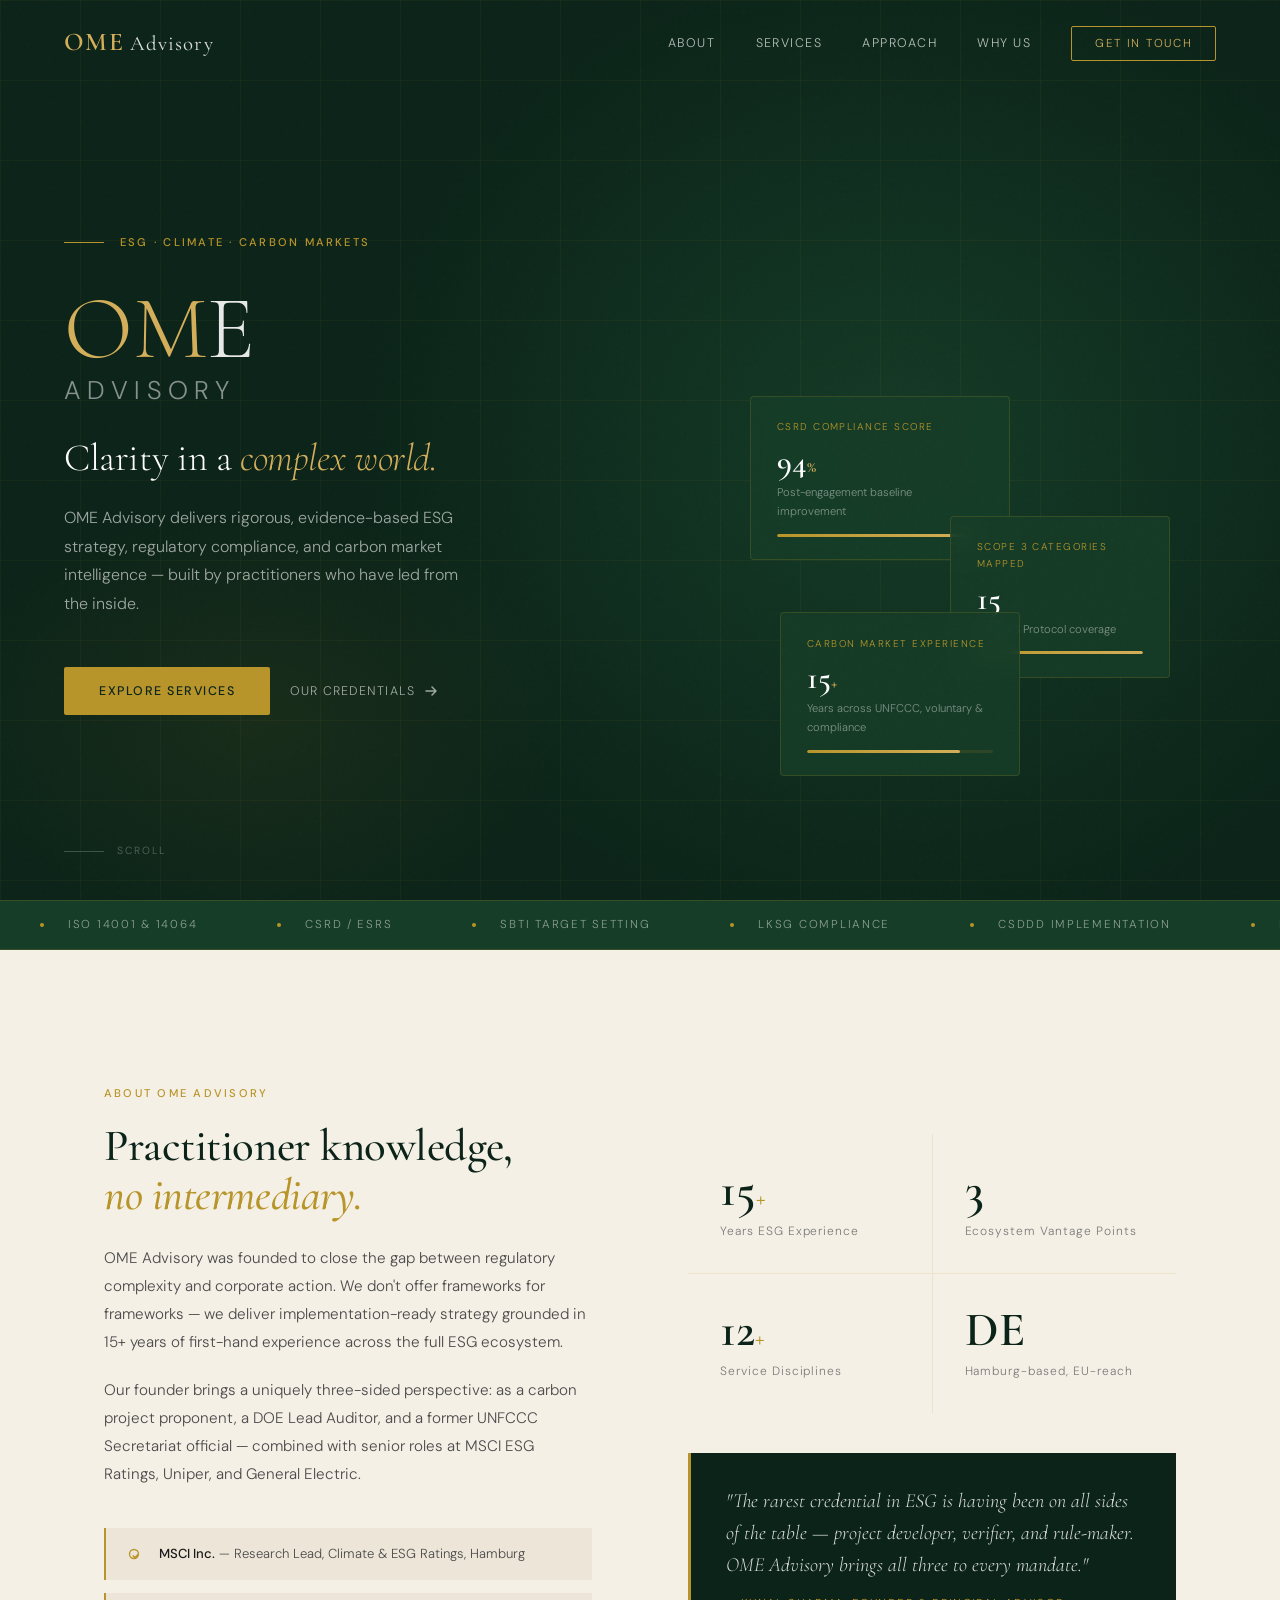
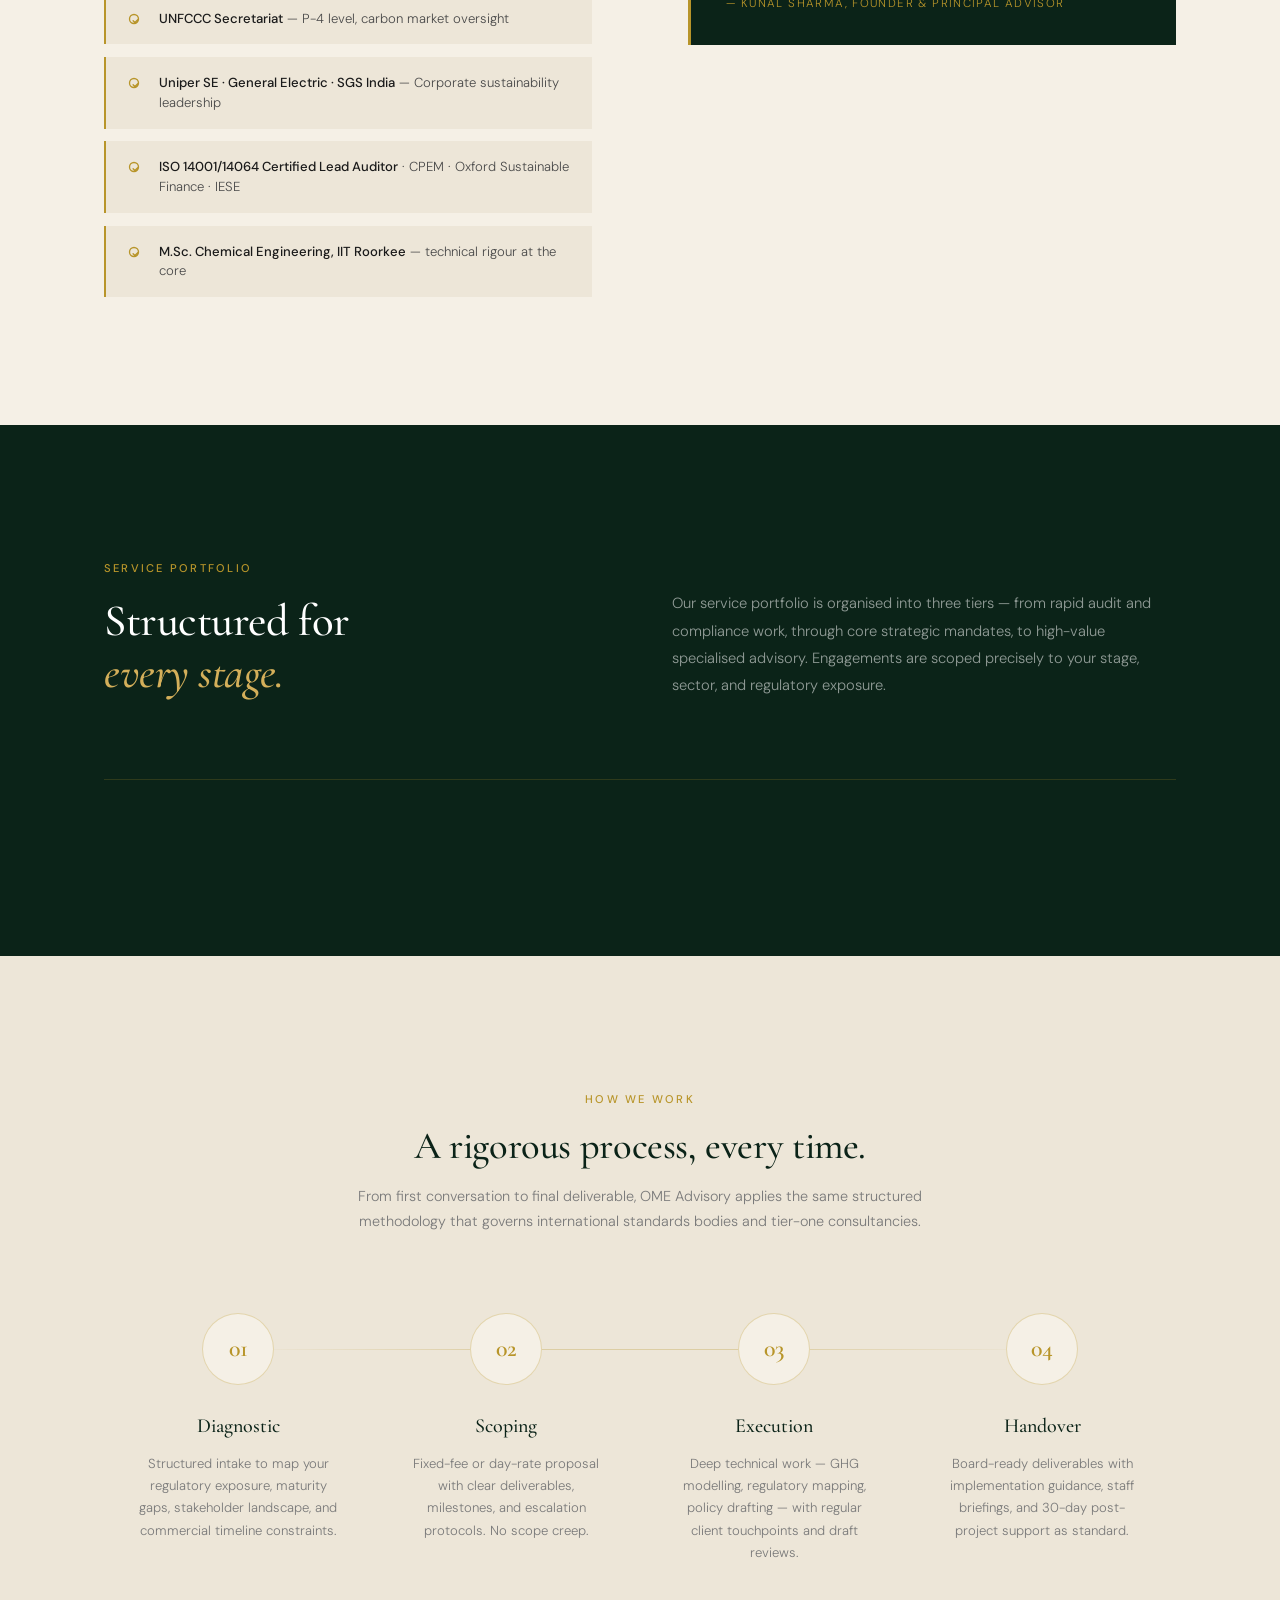
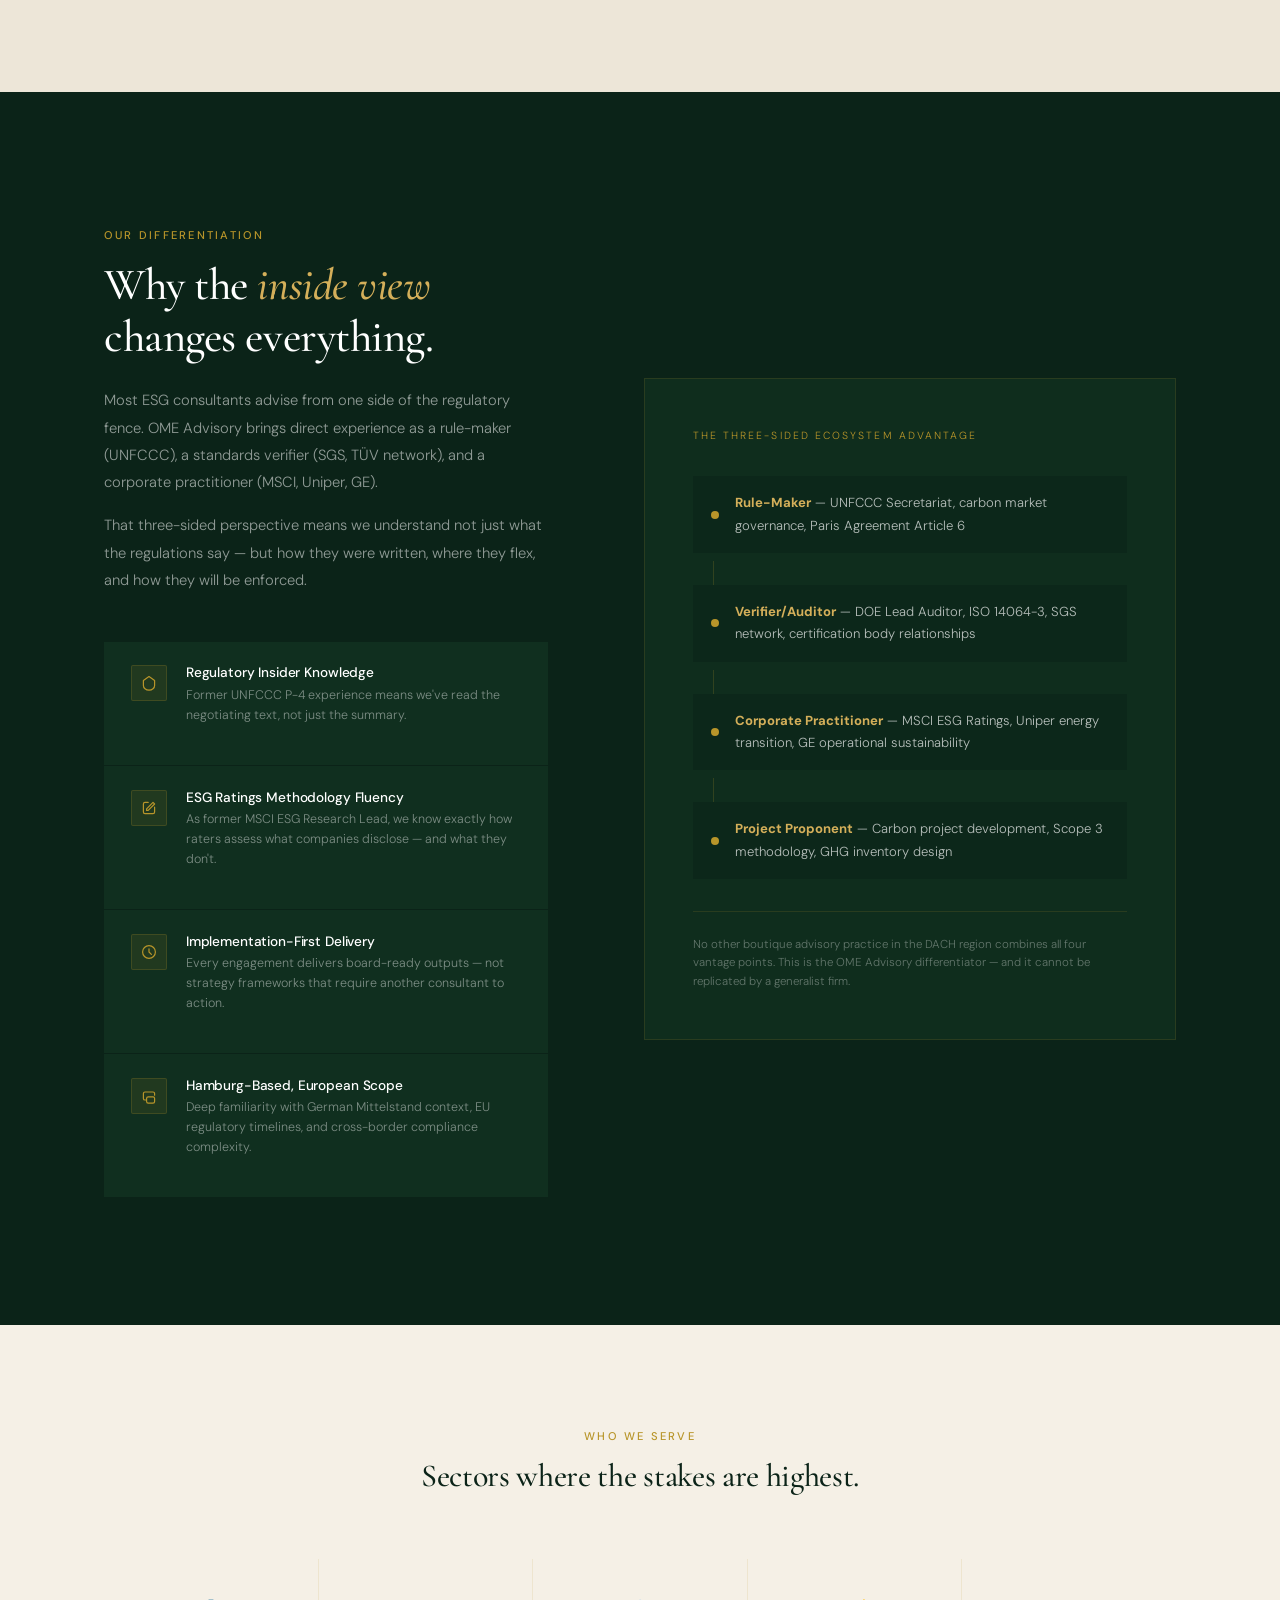
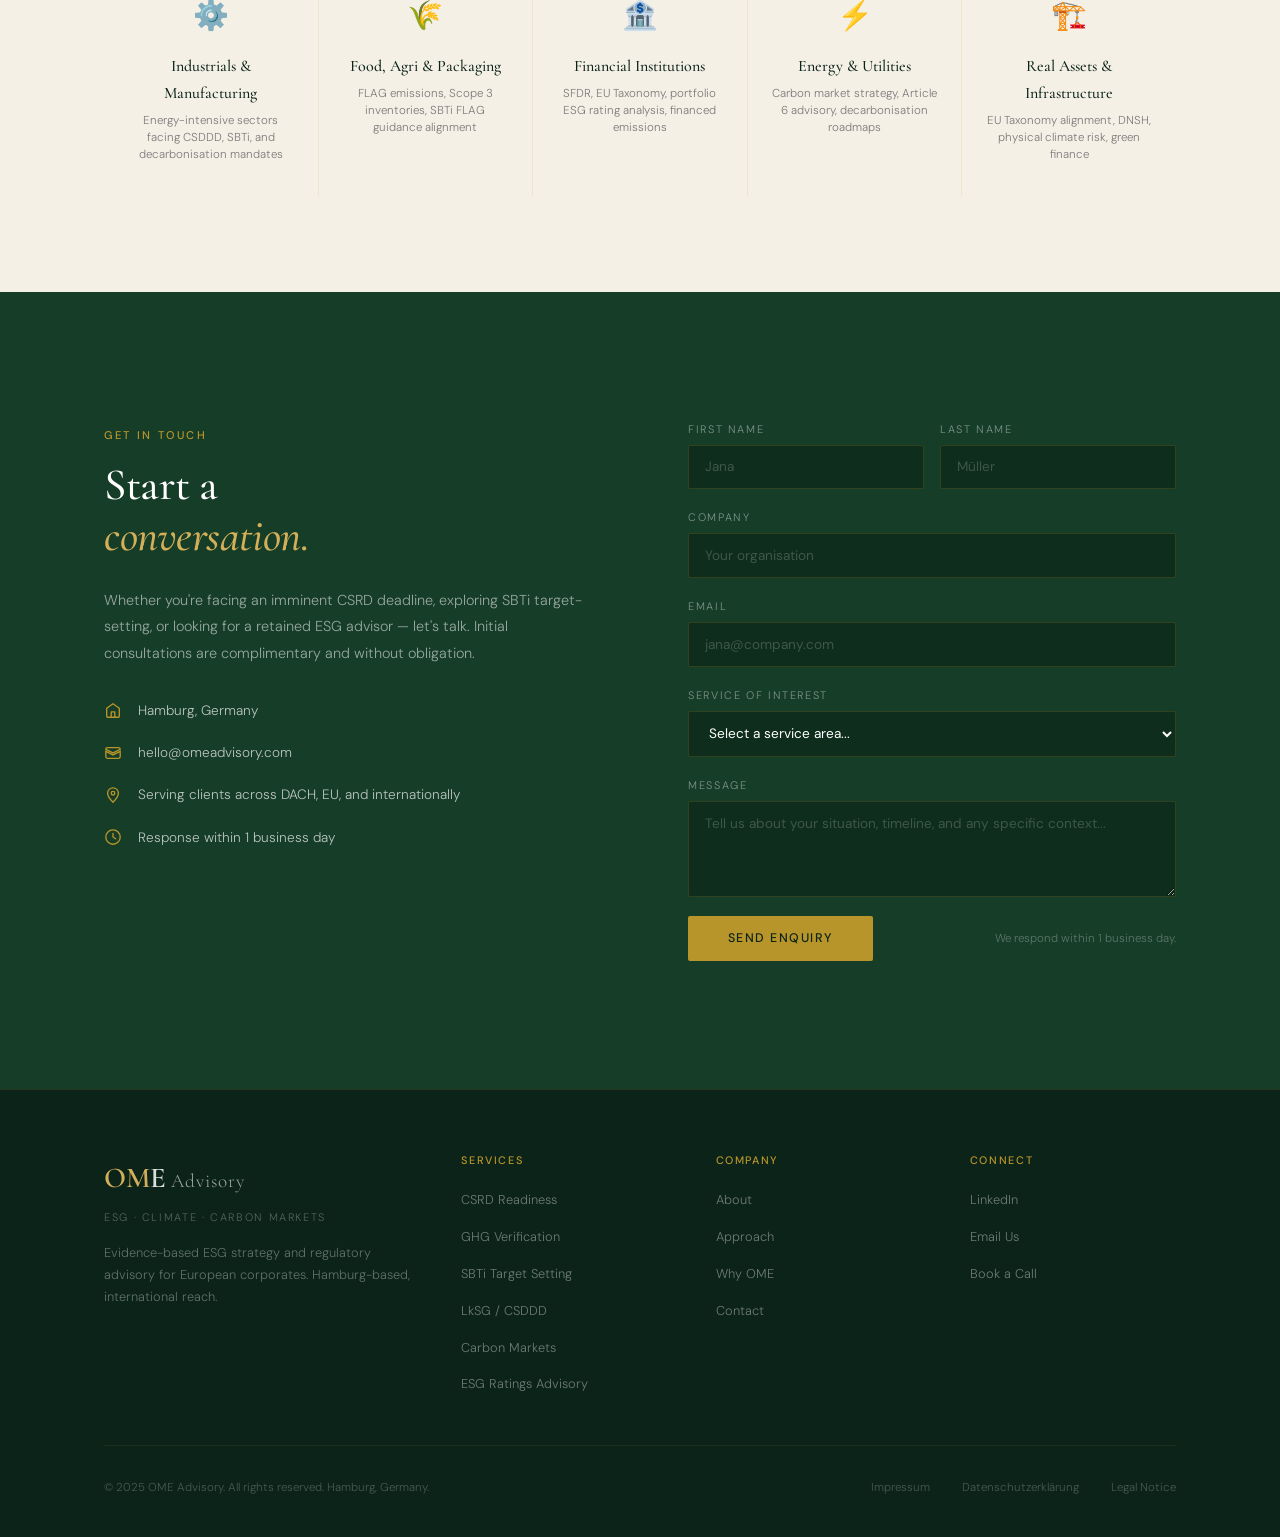
==== commit 8871d578: "Update navigation logo text from 'OM' to 'OME'" ====
--- a/admin/index.html
+++ b/admin/index.html
@@ -254,7 +254,7 @@
 <!-- NAV -->
 <nav id="mainNav">
   <a href="#" class="nav-logo">
-    <span class="nav-logo-mark">OM</span><span class="nav-logo-text">E Advisory</span>
+    <span class="nav-logo-mark">OME</span><span class="nav-logo-text"> Advisory</span>
   </a>
   <ul class="nav-links">
     <li><a href="#about">About</a></li>
